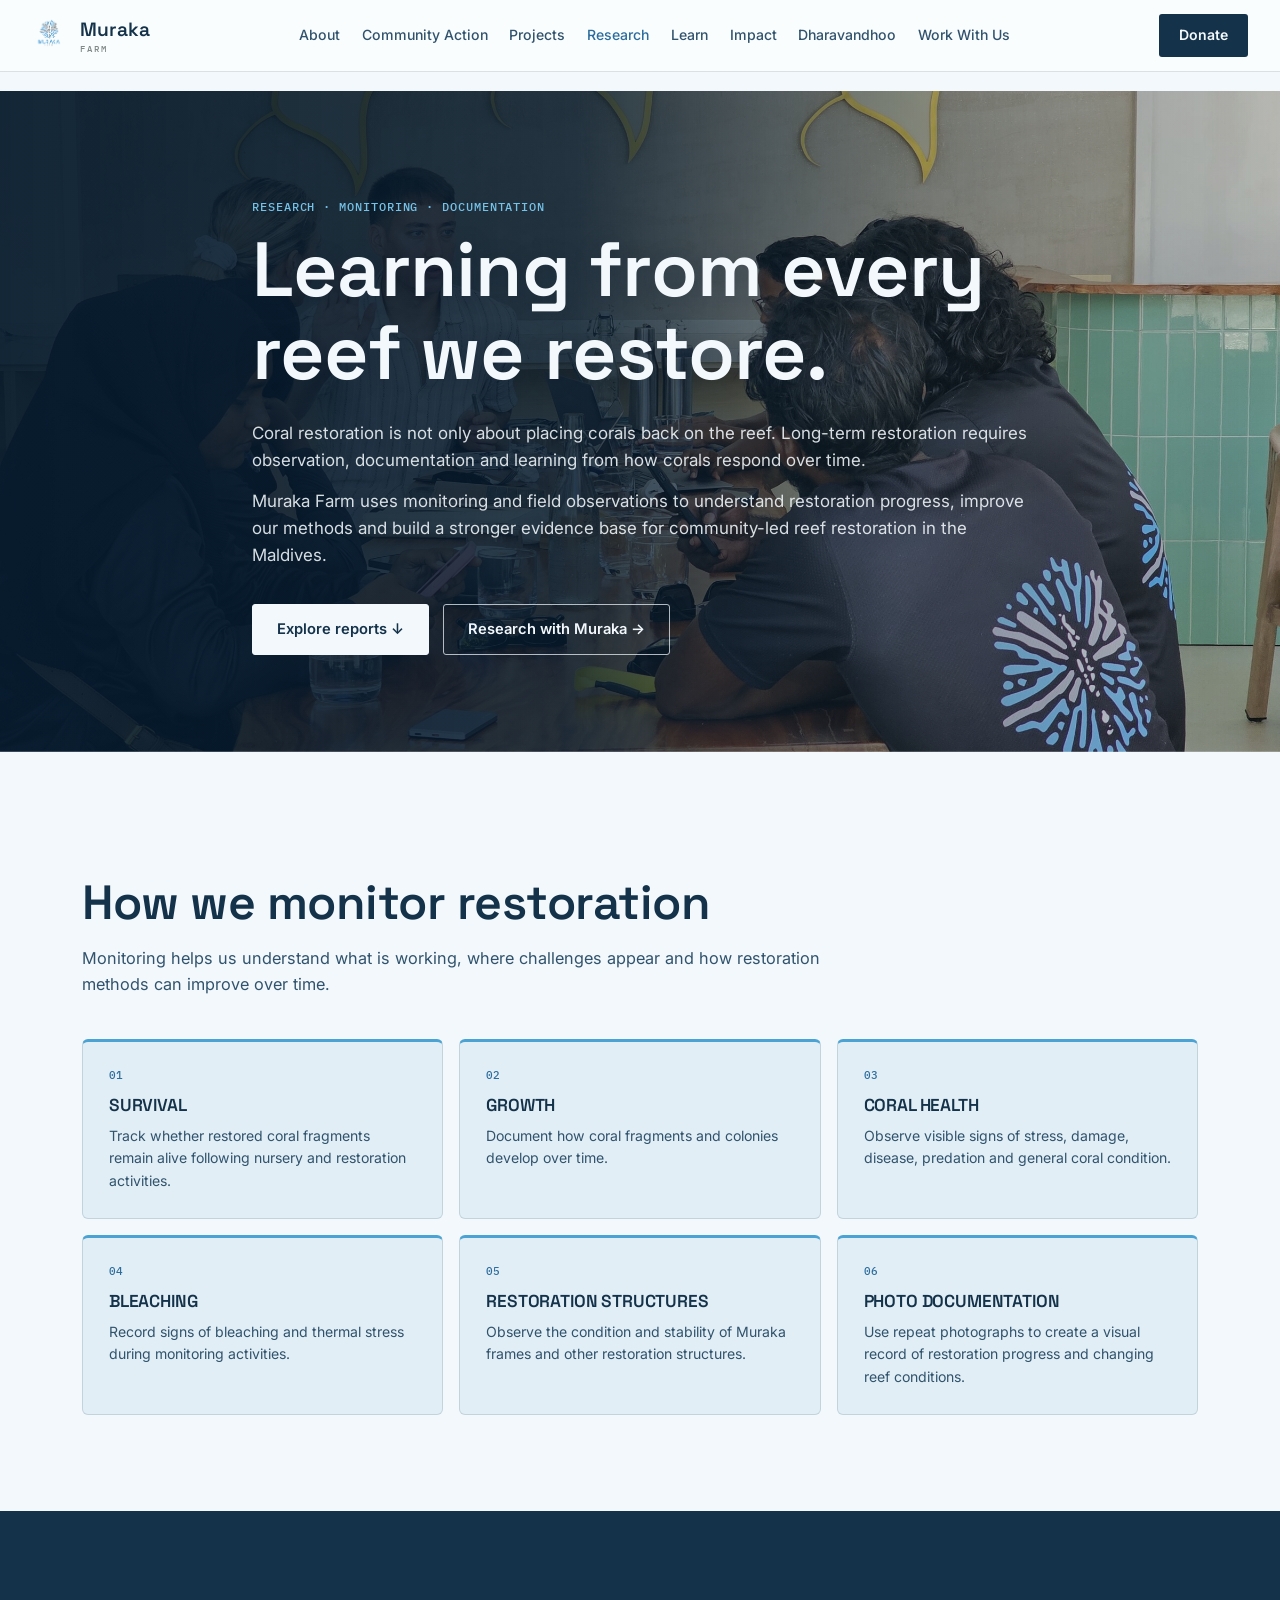
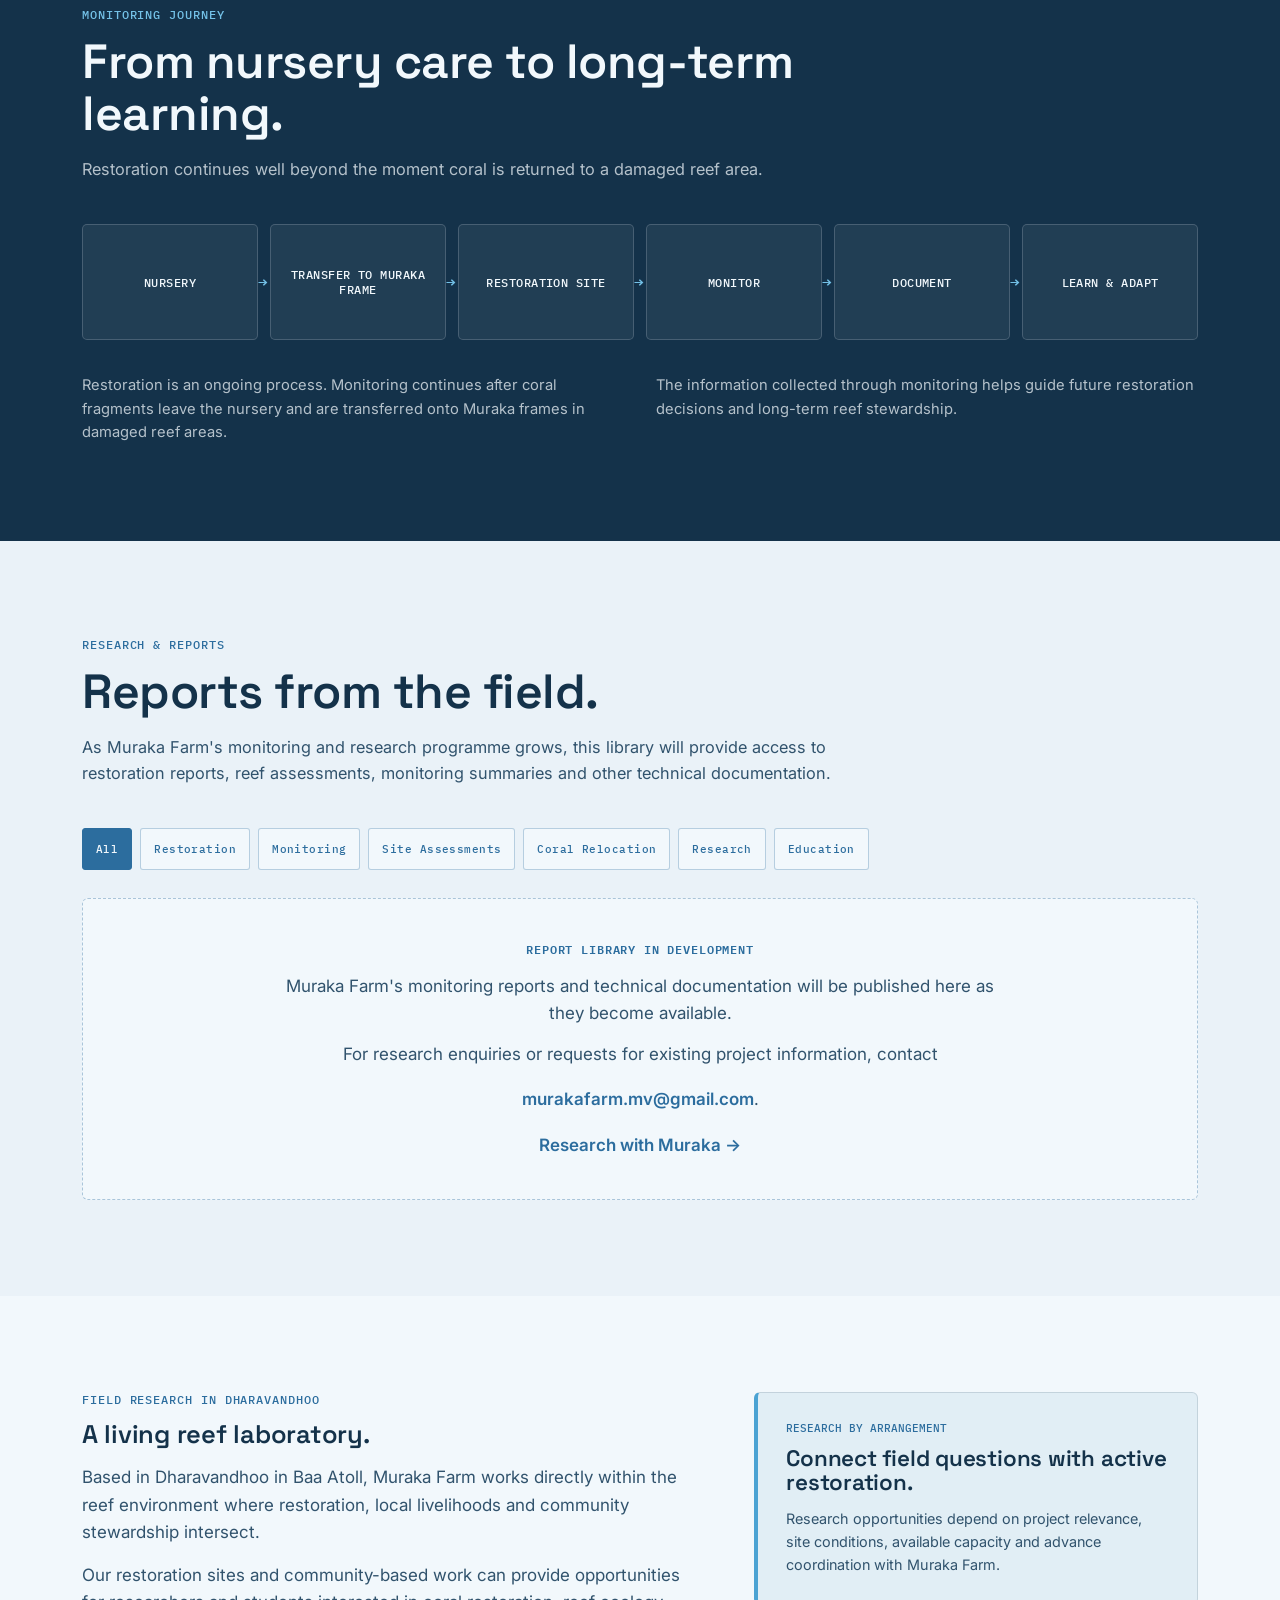
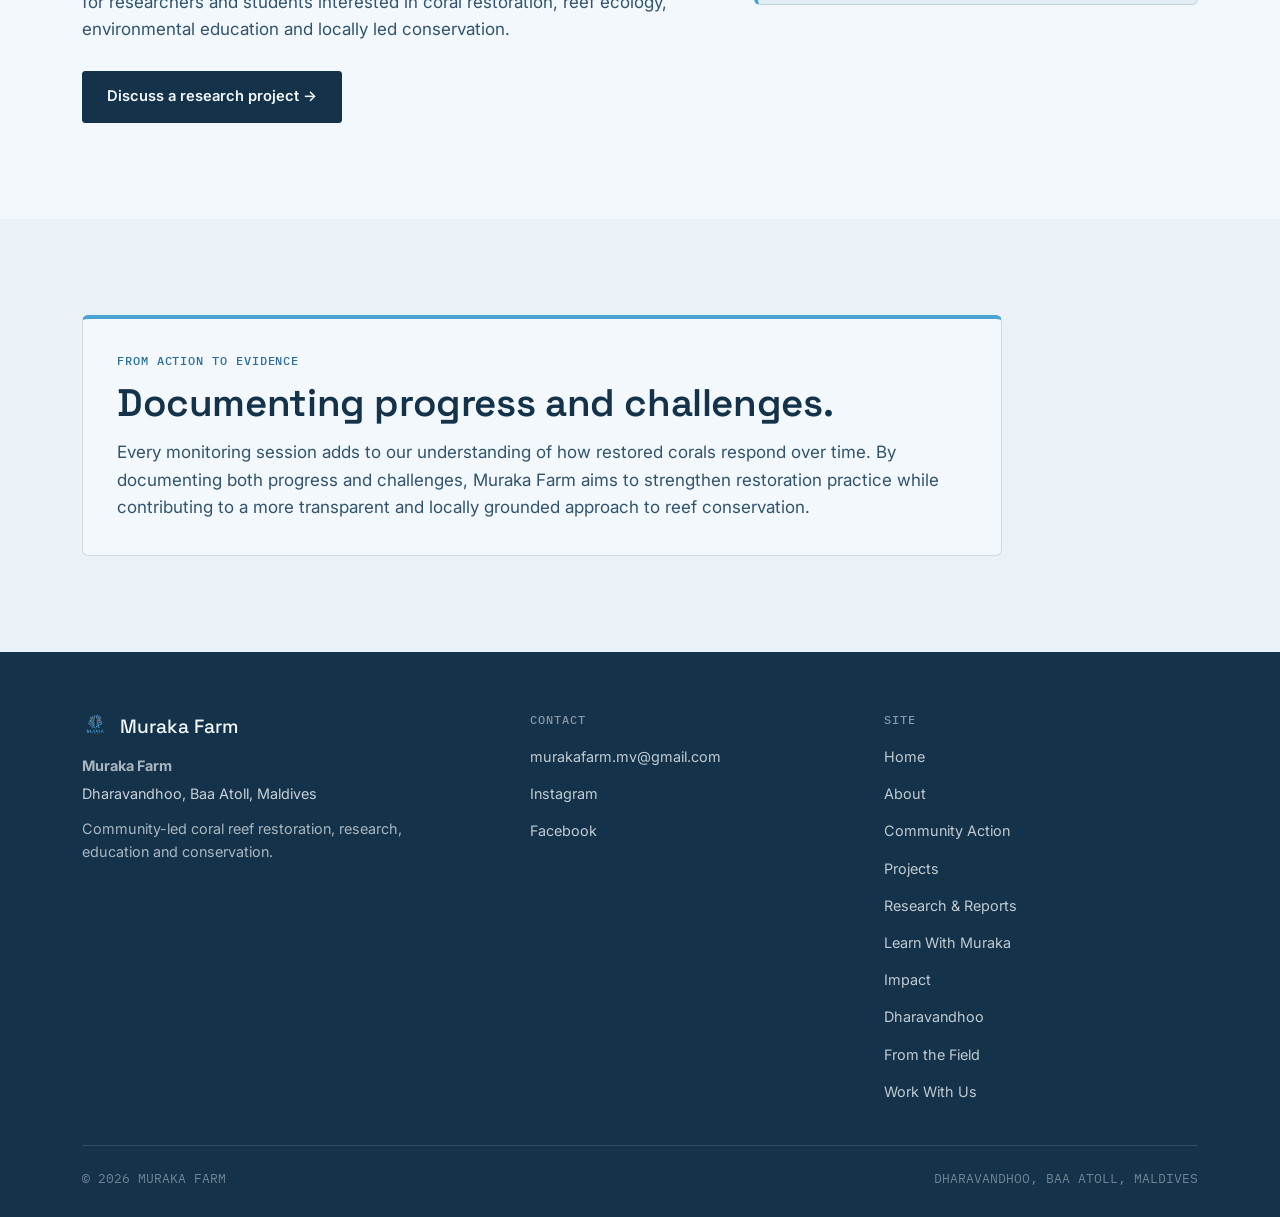
==== research.html @ 79401242 "Add files via upload" ====
<!DOCTYPE html>
<html lang="en">
<head>
<meta charset="UTF-8">
<meta name="viewport" content="width=device-width, initial-scale=1.0">
<title>Research &amp; Reports | Muraka Farm — Coral Reef Restoration Maldives</title>
<meta name="description" content="Explore Muraka Farm's coral restoration monitoring, reef research, field assessments and technical reports from Dharavandhoo and Baa Atoll, Maldives.">
<link rel="canonical" href="https://murakafarm.org/research.html">
<meta property="og:title" content="Research &amp; Reports | Muraka Farm — Coral Reef Restoration Maldives">
<meta property="og:description" content="Explore Muraka Farm's coral restoration monitoring, reef research and technical documentation from Dharavandhoo, Maldives.">
<meta property="og:url" content="https://murakafarm.org/research.html">
<meta property="og:type" content="website">
<meta name="twitter:card" content="summary">
<meta name="twitter:title" content="Research &amp; Reports | Muraka Farm — Coral Reef Restoration Maldives">
<meta name="twitter:description" content="Explore Muraka Farm's coral restoration monitoring, reef research and technical documentation from Dharavandhoo, Maldives.">
<link rel="icon" href="images/muraka-logo.png" sizes="any">
<link rel="apple-touch-icon" href="images/muraka-logo.png">
<link rel="preconnect" href="https://fonts.googleapis.com">
<link rel="preconnect" href="https://fonts.gstatic.com" crossorigin>
<link href="https://fonts.googleapis.com/css2?family=IBM+Plex+Mono:wght@400;500;600&amp;family=Inter:wght@400;500;600;700&amp;family=Space+Grotesk:wght@500;600;700&amp;display=swap" rel="stylesheet">
<style>
  :root{--paper:#F2F8FC;--paper-tint:#EAF2F8;--navy:#14324A;--navy-soft:#31536D;--blue:#4BA3D3;--blue-deep:#2C6D9E;--blue-bright:#74C2E8;--slate:#808888;--line:rgba(20,50,74,0.14);}
  *{box-sizing:border-box;margin:0;padding:0;}
  html{scroll-behavior:smooth;scroll-padding-top:88px;}
  body{overflow-x:hidden;background:var(--paper);color:var(--navy);font:17px/1.6 'Inter',sans-serif;}
  h1,h2,h3,h4{font-family:'Space Grotesk',sans-serif;font-weight:600;line-height:1.08;letter-spacing:-0.01em;}
  a{color:inherit;}
  a:focus-visible,button:focus-visible{outline:3px solid var(--blue-bright);outline-offset:3px;}
  .wrap{width:100%;max-width:1180px;margin:0 auto;padding:0 32px;}
  section{padding:96px 0;}
  .section-tag{display:block;margin-bottom:14px;color:var(--blue-deep);font:500 0.72rem 'IBM Plex Mono',monospace;letter-spacing:0.08em;text-transform:uppercase;}
  .section-head{max-width:780px;margin-bottom:42px;}
  .section-head h2{font-size:clamp(2rem,4vw,3rem);}
  .section-head p{margin-top:16px;color:var(--navy-soft);font-size:1.02rem;}
  .btn{display:inline-block;padding:13px 24px;border:1px solid var(--navy);border-radius:3px;text-decoration:none;font-size:0.92rem;font-weight:600;transition:transform .2s,background .2s,box-shadow .2s;}
  .btn-primary{background:var(--navy);color:var(--paper);}
  .btn-secondary{background:transparent;color:var(--navy);}
  .btn:hover{transform:translateY(-2px);box-shadow:0 9px 20px rgba(10,31,47,.12);}

  header{position:sticky;top:0;z-index:50;border-bottom:1px solid var(--line);background:rgba(251,253,254,.92);backdrop-filter:blur(6px);transition:background-color .22s,box-shadow .22s;}
  header.scrolled{background:rgba(251,253,254,.97);box-shadow:0 8px 24px rgba(10,31,47,.07);}
  .navbar{display:flex;align-items:center;justify-content:space-between;gap:24px;max-width:1440px;margin:auto;padding:14px 32px;}
  .brand{display:flex;align-items:center;gap:12px;text-decoration:none;font:600 1.2rem 'Space Grotesk',sans-serif;}
  .brand img{width:auto;height:36px;}
  .brand small{display:block;margin-top:1px;color:var(--slate);font:500 .55rem 'IBM Plex Mono',monospace;letter-spacing:.22em;}
  nav ul{display:flex;align-items:center;gap:clamp(14px,1.7vw,26px);list-style:none;}
  nav a{display:block;color:var(--navy-soft);font-size:.88rem;font-weight:500;text-decoration:none;white-space:nowrap;}
  nav a:hover,nav a:focus-visible,nav a[aria-current="page"]{color:var(--blue-deep);}
  .nav-toggle{display:none;width:42px;height:42px;align-items:center;justify-content:center;border:1px solid var(--line);border-radius:3px;background:var(--paper);color:var(--navy);cursor:pointer;}
  .nav-toggle svg{width:22px;height:22px;fill:none;stroke:currentColor;stroke-width:2;}
  .nav-cta{padding:10px 20px;border-radius:3px;background:var(--navy);color:var(--paper);font-size:.88rem;font-weight:600;text-decoration:none;}

  .research-hero{position:relative;overflow:hidden;padding:108px 0 96px;background-image:linear-gradient(90deg,rgba(4,25,44,.92) 0%,rgba(4,25,44,.82) 45%,rgba(4,25,44,.38) 72%,rgba(4,25,44,.16) 100%),url('images/research-hero.jpg');background-position:center;background-size:cover;color:var(--paper);border-bottom:1px solid rgba(242,248,252,.2);}
  .research-hero::after{display:none;}
  .research-hero-content{position:relative;z-index:1;max-width:840px;}
  .research-hero .section-tag{color:var(--blue-bright);}
  .research-hero h1{max-width:15ch;font-size:clamp(2.8rem,6vw,5rem);text-shadow:0 2px 22px rgba(4,25,44,.22);}
  .research-hero-copy{max-width:72ch;margin-top:26px;color:rgba(242,248,252,.88);font-size:1.06rem;}
  .research-hero-copy p+p{margin-top:14px;}
  .research-actions{display:flex;flex-wrap:wrap;gap:14px;margin-top:34px;}
  .research-hero .btn-primary{border-color:var(--paper);background:var(--paper);color:var(--navy);}
  .research-hero .btn-secondary{border-color:rgba(242,248,252,.72);color:var(--paper);}

  .monitoring{background:var(--paper);}
  .method-grid{display:grid;grid-template-columns:repeat(3,minmax(0,1fr));gap:16px;}
  .method-card{padding:26px;border:1px solid var(--line);border-top:3px solid var(--blue);border-radius:6px;background:#E1EEF5;}
  .method-number{display:block;margin-bottom:14px;color:var(--blue-deep);font:500 .68rem 'IBM Plex Mono',monospace;}
  .method-card h3{font-size:1.08rem;text-transform:uppercase;}
  .method-card p{margin-top:10px;color:var(--navy-soft);font-size:.88rem;}

  .journey{background:var(--navy);color:var(--paper);}
  .journey .section-tag{color:var(--blue-bright);}
  .journey .section-head p{color:rgba(242,248,252,.72);}
  .journey-flow{display:grid;grid-template-columns:repeat(6,minmax(0,1fr));gap:12px;list-style:none;}
  .journey-step{position:relative;min-height:116px;padding:20px 16px;border:1px solid rgba(242,248,252,.18);border-radius:5px;background:rgba(242,248,252,.06);font:500 .72rem 'IBM Plex Mono',monospace;letter-spacing:.04em;text-align:center;text-transform:uppercase;display:grid;place-items:center;}
  .journey-step:not(:last-child)::after{content:'→';position:absolute;right:-11px;z-index:2;color:var(--blue-bright);font-size:1rem;}
  .journey-copy{display:grid;grid-template-columns:1fr 1fr;gap:32px;margin-top:34px;color:rgba(242,248,252,.72);font-size:.92rem;}

  .reports{background:var(--paper-tint);}
  .report-filters{display:flex;flex-wrap:wrap;gap:8px;margin-bottom:28px;}
  .report-filter{min-height:42px;padding:9px 13px;border:1px solid rgba(44,109,158,.3);border-radius:3px;background:var(--paper);color:var(--blue-deep);font:500 .68rem 'IBM Plex Mono',monospace;letter-spacing:.04em;cursor:pointer;}
  .report-filter[aria-pressed="true"]{border-color:var(--blue-deep);background:var(--blue-deep);color:var(--paper);}
  .report-grid{display:grid;grid-template-columns:repeat(3,minmax(0,1fr));gap:16px;}
  .report-card{padding:24px;border:1px solid var(--line);border-radius:6px;background:var(--paper);}
  .report-card[hidden]{display:none;}
  .report-category{color:var(--blue-deep);font:500 .68rem 'IBM Plex Mono',monospace;text-transform:uppercase;}
  .report-card h3{margin-top:10px;font-size:1.16rem;}
  .report-meta,.report-summary{margin-top:10px;color:var(--navy-soft);font-size:.84rem;}
  .report-actions{display:flex;flex-wrap:wrap;gap:14px;margin-top:18px;}
  .report-actions a{color:var(--blue-deep);font-size:.82rem;font-weight:600;text-decoration:none;}
  .report-empty{padding:40px;border:1px dashed rgba(44,109,158,.36);border-radius:6px;background:var(--paper);text-align:center;}
  .report-empty strong{display:block;color:var(--blue-deep);font:600 .76rem 'IBM Plex Mono',monospace;letter-spacing:.07em;text-transform:uppercase;}
  .report-empty p{max-width:66ch;margin:14px auto 0;color:var(--navy-soft);}
  .report-empty a{display:inline-block;margin-top:18px;color:var(--blue-deep);font-weight:600;text-decoration:none;}

  .field-research{background:var(--paper);}
  .field-grid{display:grid;grid-template-columns:minmax(0,1fr) minmax(300px,.72fr);gap:56px;align-items:start;}
  .field-copy p{margin-top:16px;color:var(--navy-soft);}
  .field-copy .btn{margin-top:28px;}
  .field-context{padding:28px;border:1px solid var(--line);border-left:4px solid var(--blue);border-radius:6px;background:#E1EEF5;}
  .field-context span{display:block;color:var(--blue-deep);font:500 .68rem 'IBM Plex Mono',monospace;text-transform:uppercase;}
  .field-context h3{margin-top:12px;font-size:1.4rem;}
  .field-context p{margin-top:12px;color:var(--navy-soft);font-size:.9rem;}

  .transparency{background:var(--paper-tint);}
  .transparency-block{max-width:920px;padding:34px;border:1px solid var(--line);border-top:4px solid var(--blue);border-radius:6px;background:var(--paper);}
  .transparency-block h2{font-size:clamp(1.7rem,3vw,2.4rem);}
  .transparency-block p{margin-top:16px;color:var(--navy-soft);}

  footer{padding:60px 32px 30px;background:var(--navy);color:rgba(251,253,254,.65);}
  .footer-grid{display:grid;grid-template-columns:1.3fr 1fr 1fr;gap:40px;padding-bottom:40px;border-bottom:1px solid rgba(251,253,254,.12);}
  .footer-brand{display:flex;align-items:center;gap:10px;margin-bottom:14px;color:var(--paper);font:500 1.2rem 'Space Grotesk',sans-serif;}
  .footer-brand img{width:auto;height:28px;}
  .footer-identity{max-width:38ch;font-size:.9rem;}
  .footer-location{display:block;margin:5px 0 12px;color:rgba(251,253,254,.78);}
  footer h4{margin-bottom:16px;color:rgba(251,253,254,.5);font:500 .75rem 'IBM Plex Mono',monospace;letter-spacing:.08em;text-transform:uppercase;}
  footer ul{display:flex;flex-direction:column;gap:10px;list-style:none;}
  footer a{color:rgba(251,253,254,.75);font-size:.9rem;text-decoration:none;}
  footer a:hover{color:var(--blue-bright);}
  .footer-bottom{display:flex;flex-wrap:wrap;justify-content:space-between;gap:12px;padding-top:24px;color:rgba(251,253,254,.4);font:400 .8rem 'IBM Plex Mono',monospace;}

  .reveal{opacity:1;transform:none;}
  .motion-ready .reveal{transition:opacity 800ms cubic-bezier(.22,1,.36,1),transform 800ms cubic-bezier(.22,1,.36,1);transition-delay:var(--reveal-delay,0ms);will-change:opacity,transform;}
  .motion-ready .reveal:not(.is-visible){opacity:0;}
  .motion-ready .reveal-up:not(.is-visible){transform:translate3d(0,24px,0);}
  .motion-ready .reveal-left:not(.is-visible){transform:translate3d(-24px,0,0);}
  .motion-ready .reveal-right:not(.is-visible){transform:translate3d(24px,0,0);}
  .motion-ready .reveal-scale:not(.is-visible){transform:scale(.965);}
  .reveal.is-visible{will-change:auto;}

  @media(max-width:1080px){
    .navbar{position:relative;}.nav-toggle{display:inline-flex;margin-left:auto;margin-right:12px;}
    nav{display:none;position:absolute;top:calc(100% + 1px);right:20px;left:20px;max-height:calc(100vh - 92px);overflow-y:auto;border:1px solid var(--line);border-radius:0 0 6px 6px;background:var(--paper);box-shadow:0 14px 30px rgba(20,50,74,.12);}
    nav.is-open{display:block;}nav ul{flex-direction:column;align-items:stretch;gap:0;}nav li+li{border-top:1px solid var(--line);}nav a{padding:13px 18px;}
    .method-grid,.report-grid{grid-template-columns:repeat(2,minmax(0,1fr));}
    .journey-flow{grid-template-columns:repeat(3,minmax(0,1fr));}.journey-step:nth-child(3)::after{display:none;}
    .field-grid{grid-template-columns:1fr;}.footer-grid{grid-template-columns:1fr;gap:28px;}
  }
  @media(max-width:600px){
    .wrap,.navbar{padding-right:20px;padding-left:20px;}section{padding:72px 0;}.research-hero{padding:82px 0 72px;background-image:linear-gradient(rgba(4,25,44,.78),rgba(4,25,44,.9)),url('images/research-hero.jpg');background-position:center;}.nav-cta{display:none;}
    .method-grid,.report-grid,.journey-flow,.journey-copy{grid-template-columns:1fr;}
    .journey-step{min-height:88px;}.journey-step:not(:last-child)::after,.journey-step:nth-child(3)::after{display:block;top:auto;right:auto;bottom:-18px;left:50%;transform:translateX(-50%);content:'↓';}
    .report-filter{flex:1 1 calc(50% - 8px);}.research-actions{align-items:stretch;flex-direction:column;}.research-actions .btn{text-align:center;}
    .motion-ready .reveal-up:not(.is-visible),.motion-ready .reveal-left:not(.is-visible),.motion-ready .reveal-right:not(.is-visible){transform:translate3d(0,14px,0);}
  }
  @media(prefers-reduced-motion:reduce){*{scroll-behavior:auto!important;transition:none!important;animation:none!important;}.motion-ready .reveal,.motion-ready .reveal:not(.is-visible){opacity:1!important;transform:none!important;}}
</style>
<link rel="stylesheet" href="css/mobile-responsive.css">
</head>
<body>
<header>
  <div class="navbar">
    <a class="brand" href="index.html#home"><img src="images/muraka-logo.png" alt="Muraka Farm"><span>Muraka<small>FARM</small></span></a>
    <button class="nav-toggle" type="button" aria-expanded="false" aria-controls="primaryNav" aria-label="Open navigation menu"><svg viewBox="0 0 24 24" aria-hidden="true"><path d="M4 7h16M4 12h16M4 17h16"/></svg></button>
    <nav id="primaryNav" aria-label="Primary navigation">
      <ul>
        <li><a href="about.html">About</a></li><li><a href="community-action.html">Community Action</a></li><li><a href="projects.html">Projects</a></li><li><a href="research.html" aria-current="page">Research</a></li><li><a href="learn.html">Learn</a></li><li><a href="impact.html">Impact</a></li><li><a href="dharavandhoo.html">Dharavandhoo</a></li><li><a href="work-with-us.html">Work With Us</a></li><li class="mobile-menu-donate"><a href="index.html#donate">Donate</a></li>
      </ul>
    </nav>
    <a class="nav-cta" href="index.html#donate">Donate</a>
  </div>
</header>

<main>
  <section class="research-hero" id="home">
    <div class="wrap research-hero-content">
      <span class="section-tag">Research · Monitoring · Documentation</span>
      <h1>Learning from every reef we restore.</h1>
      <div class="research-hero-copy"><p>Coral restoration is not only about placing corals back on the reef. Long-term restoration requires observation, documentation and learning from how corals respond over time.</p><p>Muraka Farm uses monitoring and field observations to understand restoration progress, improve our methods and build a stronger evidence base for community-led reef restoration in the Maldives.</p></div>
      <div class="research-actions"><a class="btn btn-primary" href="#reports">Explore reports ↓</a><a class="btn btn-secondary" href="work-with-us.html#research-collaboration">Research with Muraka →</a></div>
    </div>
  </section>

  <section class="monitoring" id="monitoring">
    <div class="wrap">
      <div class="section-head"><span class="section-tag">Monitoring practice</span><h2>How we monitor restoration</h2><p>Monitoring helps us understand what is working, where challenges appear and how restoration methods can improve over time.</p></div>
      <div class="method-grid">
        <article class="method-card"><span class="method-number">01</span><h3>Survival</h3><p>Track whether restored coral fragments remain alive following nursery and restoration activities.</p></article>
        <article class="method-card"><span class="method-number">02</span><h3>Growth</h3><p>Document how coral fragments and colonies develop over time.</p></article>
        <article class="method-card"><span class="method-number">03</span><h3>Coral health</h3><p>Observe visible signs of stress, damage, disease, predation and general coral condition.</p></article>
        <article class="method-card"><span class="method-number">04</span><h3>Bleaching</h3><p>Record signs of bleaching and thermal stress during monitoring activities.</p></article>
        <article class="method-card"><span class="method-number">05</span><h3>Restoration structures</h3><p>Observe the condition and stability of Muraka frames and other restoration structures.</p></article>
        <article class="method-card"><span class="method-number">06</span><h3>Photo documentation</h3><p>Use repeat photographs to create a visual record of restoration progress and changing reef conditions.</p></article>
      </div>
    </div>
  </section>

  <section class="journey" id="journey">
    <div class="wrap">
      <div class="section-head"><span class="section-tag">Monitoring journey</span><h2>From nursery care to long-term learning.</h2><p>Restoration continues well beyond the moment coral is returned to a damaged reef area.</p></div>
      <ol class="journey-flow"><li class="journey-step">Nursery</li><li class="journey-step">Transfer to Muraka frame</li><li class="journey-step">Restoration site</li><li class="journey-step">Monitor</li><li class="journey-step">Document</li><li class="journey-step">Learn &amp; adapt</li></ol>
      <div class="journey-copy"><p>Restoration is an ongoing process. Monitoring continues after coral fragments leave the nursery and are transferred onto Muraka frames in damaged reef areas.</p><p>The information collected through monitoring helps guide future restoration decisions and long-term reef stewardship.</p></div>
    </div>
  </section>

  <section class="reports" id="reports">
    <div class="wrap">
      <div class="section-head"><span class="section-tag">Research &amp; Reports</span><h2>Reports from the field.</h2><p>As Muraka Farm's monitoring and research programme grows, this library will provide access to restoration reports, reef assessments, monitoring summaries and other technical documentation.</p></div>
      <div class="report-filters" role="group" aria-label="Filter reports by category">
        <button class="report-filter" type="button" data-filter="all" aria-pressed="true">All</button><button class="report-filter" type="button" data-filter="restoration" aria-pressed="false">Restoration</button><button class="report-filter" type="button" data-filter="monitoring" aria-pressed="false">Monitoring</button><button class="report-filter" type="button" data-filter="site-assessments" aria-pressed="false">Site Assessments</button><button class="report-filter" type="button" data-filter="coral-relocation" aria-pressed="false">Coral Relocation</button><button class="report-filter" type="button" data-filter="research" aria-pressed="false">Research</button><button class="report-filter" type="button" data-filter="education" aria-pressed="false">Education</button>
      </div>
      <div class="report-grid" id="report-grid" aria-live="polite"></div>
      <!-- Future report-card template:
      <article class="report-card" data-report-card data-report-category="monitoring" data-report-year="YYYY">
        <span class="report-category">Category</span><h3>Verified report title</h3><p class="report-meta">Location · Year</p><p class="report-summary">Verified summary.</p><div class="report-actions"><a href="verified-report-page">View report →</a><a href="reports/verified-file.pdf" download>Download PDF</a></div>
      </article>
      -->
      <div class="report-empty" id="report-empty"><strong>Report library in development</strong><p>Muraka Farm's monitoring reports and technical documentation will be published here as they become available.</p><p>For research enquiries or requests for existing project information, contact <a href="mailto:murakafarm.mv@gmail.com">murakafarm.mv@gmail.com</a>.</p><a href="work-with-us.html#research-collaboration">Research with Muraka →</a></div>
    </div>
  </section>

  <section class="field-research" id="field-research">
    <div class="wrap field-grid">
      <div class="field-copy"><span class="section-tag">Field research in Dharavandhoo</span><h2>A living reef laboratory.</h2><p>Based in Dharavandhoo in Baa Atoll, Muraka Farm works directly within the reef environment where restoration, local livelihoods and community stewardship intersect.</p><p>Our restoration sites and community-based work can provide opportunities for researchers and students interested in coral restoration, reef ecology, environmental education and locally led conservation.</p><a class="btn btn-primary" href="work-with-us.html#research-collaboration">Discuss a research project →</a></div>
      <aside class="field-context"><span>Research by arrangement</span><h3>Connect field questions with active restoration.</h3><p>Research opportunities depend on project relevance, site conditions, available capacity and advance coordination with Muraka Farm.</p></aside>
    </div>
  </section>

  <section class="transparency" id="transparency">
    <div class="wrap"><div class="transparency-block"><span class="section-tag">From action to evidence</span><h2>Documenting progress and challenges.</h2><p>Every monitoring session adds to our understanding of how restored corals respond over time. By documenting both progress and challenges, Muraka Farm aims to strengthen restoration practice while contributing to a more transparent and locally grounded approach to reef conservation.</p></div></div>
  </section>
</main>

<footer id="contact">
  <div class="wrap">
    <div class="footer-grid">
      <div><div class="footer-brand"><img src="images/muraka-logo.png" alt="Muraka Farm">Muraka Farm</div><p class="footer-identity"><strong>Muraka Farm</strong><span class="footer-location">Dharavandhoo, Baa Atoll, Maldives</span>Community-led coral reef restoration, research, education and conservation.</p></div>
      <div><h4>Contact</h4><ul><li><a href="mailto:murakafarm.mv@gmail.com">murakafarm.mv@gmail.com</a></li><li><a href="https://www.instagram.com/murakafarm.drv" target="_blank" rel="noopener noreferrer">Instagram</a></li><li><a href="https://web.facebook.com/murakafarm.mv/" target="_blank" rel="noopener noreferrer">Facebook</a></li></ul></div>
      <div><h4>Site</h4><ul><li><a href="index.html#home">Home</a></li><li><a href="about.html">About</a></li><li><a href="community-action.html">Community Action</a></li><li><a href="projects.html">Projects</a></li><li><a href="research.html" aria-current="page">Research &amp; Reports</a></li><li><a href="learn.html">Learn With Muraka</a></li><li><a href="impact.html">Impact</a></li><li><a href="dharavandhoo.html">Dharavandhoo</a></li><li><a href="field-updates.html">From the Field</a></li><li><a href="work-with-us.html">Work With Us</a></li></ul></div>
    </div>
    <div class="footer-bottom"><span>© 2026 MURAKA FARM</span><span>DHARAVANDHOO, BAA ATOLL, MALDIVES</span></div>
  </div>
</footer>

<script>
(function(){
  const toggle=document.querySelector('.nav-toggle');const nav=document.getElementById('primaryNav');
  function closeMenu(){nav.classList.remove('is-open');toggle.setAttribute('aria-expanded','false');toggle.setAttribute('aria-label','Open navigation menu');}
  toggle.addEventListener('click',function(){const open=nav.classList.toggle('is-open');toggle.setAttribute('aria-expanded',String(open));toggle.setAttribute('aria-label',open?'Close navigation menu':'Open navigation menu');});
  nav.addEventListener('click',function(event){if(event.target.closest('a'))closeMenu();});
  document.addEventListener('keydown',function(event){if(event.key==='Escape')closeMenu();});
  document.addEventListener('click',function(event){if(!nav.contains(event.target)&&!toggle.contains(event.target))closeMenu();});
  window.addEventListener('resize',function(){if(window.innerWidth>1080)closeMenu();},{passive:true});
})();

(function(){
  const buttons=document.querySelectorAll('[data-filter]');const cards=document.querySelectorAll('[data-report-card]');const empty=document.getElementById('report-empty');
  buttons.forEach(function(button){button.addEventListener('click',function(){const filter=button.dataset.filter;buttons.forEach(function(item){item.setAttribute('aria-pressed',String(item===button));});let visible=0;cards.forEach(function(card){const show=filter==='all'||card.dataset.reportCategory===filter;card.hidden=!show;if(show)visible+=1;});empty.hidden=visible>0;});});
})();

(function(){
  const root=document.documentElement;const reduced=window.matchMedia('(prefers-reduced-motion: reduce)').matches;
  function group(selector,type,step){document.querySelectorAll(selector).forEach(function(element,index){element.classList.add('reveal',type);element.style.setProperty('--reveal-delay',(index*(step||0))+'ms');});}
  group('.research-hero-content > *','reveal-up',90);group('.section-head > *','reveal-up',80);group('.method-card','reveal-up',70);group('.journey-step','reveal-up',70);group('.journey-copy > *','reveal-up',80);group('.report-filters','reveal-up',0);group('.report-empty','reveal-scale',0);group('.field-copy','reveal-left',0);group('.field-context','reveal-right',0);group('.transparency-block','reveal-up',0);
  const reveals=document.querySelectorAll('.reveal');root.classList.add('motion-ready');
  if(reduced||!('IntersectionObserver'in window)){reveals.forEach(function(element){element.classList.add('is-visible');});return;}
  const observer=new IntersectionObserver(function(entries){entries.forEach(function(entry){if(!entry.isIntersecting)return;entry.target.classList.add('is-visible');observer.unobserve(entry.target);});},{threshold:.14,rootMargin:'0px 0px -8% 0px'});reveals.forEach(function(element){observer.observe(element);});
})();

(function(){const header=document.querySelector('header');let scheduled=false;function update(){header.classList.toggle('scrolled',window.scrollY>40);scheduled=false;}window.addEventListener('scroll',function(){if(scheduled)return;scheduled=true;requestAnimationFrame(update);},{passive:true});update();})();
</script>
</body>
</html>
---- css/mobile-responsive.css ----
/* Muraka Farm mobile responsive system — desktop is intentionally untouched. */
.mobile-menu-donate{display:none}
header{position:fixed!important;top:0;right:0;left:0;width:100%;z-index:90}
body{padding-top:65px}
html,body{max-width:100%;overflow-x:hidden}
img,svg{max-width:100%}
@media (max-width:1080px){.navbar{position:relative;min-height:68px}.navbar nav,header nav{top:100%;z-index:60}.navbar nav a,header nav a{display:flex;align-items:center;min-height:48px;white-space:normal}.mobile-menu-donate{display:list-item}.mobile-menu-donate a{background:var(--navy);color:var(--paper)!important}.navbar>.nav-cta{display:none}.grid{gap:14px}}
@media (max-width:768px){body{font-size:16px;line-height:1.6}.wrap{padding-inline:24px}section{padding:76px 0}.hero{padding-top:72px;padding-bottom:64px}.hero h1,h1.display{font-size:clamp(2.3rem,8vw,3.6rem);line-height:1.02}.hero p,.hero-sub{font-size:1rem}.grid{grid-template-columns:1fr}.card{padding:22px}.footer-grid{grid-template-columns:1fr;gap:30px}.footer-bottom{flex-direction:column}.motion-ready .reveal:not(.is-visible),.motion-ready .reveal-left:not(.is-visible),.motion-ready .reveal-right:not(.is-visible){transform:translate3d(0,12px,0)}}
@media (max-width:560px){
html{scroll-padding-top:66px}body{font-size:15.75px;line-height:1.62}img{max-width:100%}.wrap,.navbar{padding-inline:20px}.navbar{min-height:64px;padding-block:10px;gap:12px}.brand{font-size:1.05rem}.brand img{height:34px!important}.nav-toggle{width:44px;height:44px;margin-left:auto;margin-right:0}.navbar nav,header nav{left:12px;right:12px;max-height:calc(100dvh - 76px)}.navbar nav a,header nav a{min-height:48px;padding:12px 18px}
main,section,.wrap,.grid,.card,article,aside,figure,.hero-inner,.hero-stats,.hero-actions,.section-head{min-width:0;max-width:100%}h1,h2,h3,p,a,dt,dd{overflow-wrap:break-word}h1,h2,h3,.section-head h2{white-space:normal}
section{padding:60px 0}.hero{padding:56px 20px 52px}.hero .wrap{padding-inline:0}.hero h1,h1.display{max-width:none;font-size:clamp(2.15rem,10vw,2.8rem);line-height:1}.hero p,.hero-sub{margin-top:18px;max-width:100%;font-size:1rem;line-height:1.6}.hero-mark{top:18px;right:-34px;width:200px!important;height:200px!important;opacity:.16!important;transform:none!important}.eyebrow{margin-bottom:18px;font-size:.68rem;line-height:1.5}.hero-actions,.actions{display:flex;flex-direction:column;gap:10px;margin-top:26px}.hero-actions .btn,.actions .btn{display:flex;align-items:center;justify-content:center;width:100%;min-height:46px;padding:11px 18px;text-align:center}
.hero-stats{display:grid;grid-template-columns:repeat(2,minmax(0,1fr));gap:0;width:100%;margin-top:34px}.hero-stats>div{min-width:0;padding:16px 12px 14px 0}.hero-stats>div:nth-child(2){padding-left:16px;border-left:1px solid var(--line)}.hero-stats>div:nth-child(3){grid-column:1/-1;width:100%;border-top:1px solid var(--line)}.stat-num{font-size:1.75rem}.stat-label{font-size:.76rem;line-height:1.4}
.section-head,.head{margin-bottom:30px}.section-head h2,.head h2{font-size:clamp(1.8rem,8vw,2.15rem);line-height:1.08}.section-tag,.tag{font-size:.68rem}.about-intro{font-size:1rem;margin-bottom:28px}.about-card,.card,.partner-card,.partner-detail,.involve-card{min-width:0;padding:20px}.heat-panel,.quote-block,.recognition-story,.ranum-learning,.research-gateway{padding:22px 20px}.evidence-callout{grid-template-columns:1fr}.evidence-callout .foot{grid-column:1}.process-item{grid-template-columns:1fr;padding:24px 0;gap:8px}.process-item h3{font-size:1.25rem}
.achievement-grid{grid-template-columns:repeat(2,minmax(0,1fr));gap:12px}.achievement-card{min-width:0;padding:22px 16px}.achievement-card-image{width:calc(100% + 32px);margin:-22px -16px 18px;height:150px}.recognition-grid,.why-grid,.place-grid,.dhirun-grid,.ranum-intro,.hiriya-grid,.coral-quest-grid{grid-template-columns:1fr;gap:28px}.recognition-action,.ranum-copy .btn{width:100%;min-height:46px;text-align:center}.dhirun-visual{min-height:0}.dhirun-photo{min-height:260px}.dhirun-collaborators{grid-template-columns:1fr}.dhirun-pillars{grid-template-columns:1fr}.community-events{padding:48px 0}.community-events .section-head{margin-bottom:22px;padding:18px}.event-grid{grid-template-columns:1fr;gap:12px;align-items:start}.event-card,.event-card:first-child,.event-card:nth-child(2){grid-column:auto}.event-photo-placeholder{min-height:40px;padding:8px 14px}.event-photo-gallery,.event-card:first-child .event-photo-gallery,.event-card:nth-child(2) .event-photo-gallery,.event-card:nth-child(3) .event-photo-gallery{grid-template-columns:1fr;height:auto;padding:8px}.event-photo-gallery img{height:auto;max-height:none;object-fit:contain}.event-photo-gallery img+img{border-top:1px solid rgba(251,253,254,0.2);border-left:0}.event-copy{padding:18px}
.bml-project-card{padding:20px}.bml-project-gallery{grid-template-columns:1fr;height:auto}.bml-project-photo{aspect-ratio:4/5}.field-learning-examples,.things-grid,.partner-grid,.partner-detail-grid,.involve-grid{grid-template-columns:1fr}.discover-panel{margin-top:56px;padding:28px 20px;border-radius:7px}.discover-panel-head{margin-bottom:24px}.discover-panel::after{top:-190px;right:-210px}.thing-card img{height:240px}.ranum-collage-support,.hiriya-gallery-support{grid-template-columns:repeat(2,minmax(0,1fr))}.ranum-details,.hiriya-details,.coral-quest-details{grid-template-columns:1fr;padding:19px}.ranum-details dt,.hiriya-details dt,.coral-quest-details dt{padding-bottom:3px;border-bottom:0}.ranum-details dd,.hiriya-details dd,.coral-quest-details dd{padding-top:0;overflow-wrap:anywhere}
.coral-quest-collage,.coral-quest-callout>.coral-quest-collage{grid-template-columns:1fr;grid-template-rows:none;height:auto}.coral-quest-photo-main,.coral-quest-classroom-photo,.coral-quest-local-photo{grid-column:auto;grid-row:auto;width:100%;margin-top:18px}.coral-quest-callout{grid-template-columns:1fr;padding:20px 18px}.latest-instagram,.research-gateway{align-items:flex-start;flex-direction:column;gap:18px}.latest-instagram a,.research-gateway>a{min-height:44px}.cta-band .btn{width:100%;min-height:46px;text-align:center}.empty{padding:26px 18px;text-align:left}.empty p{margin-inline:0}
footer{padding:48px 0 24px}.footer-grid{gap:28px;padding-bottom:30px}footer a{display:inline-flex;align-items:center;min-height:44px}.footer-bottom{font-size:.7rem;line-height:1.55}.volunteer-modal,.adoption-modal,.donation-modal,.partnership-modal,.research-modal{padding:12px}.volunteer-dialog,.adoption-dialog,.donation-dialog,.partnership-dialog,.research-dialog{width:100%;max-height:calc(100dvh - 24px);padding:28px 20px 22px;overflow-y:auto;overscroll-behavior:contain}.volunteer-close,.adoption-close,.donation-close,.partnership-close,.research-close{top:12px;right:12px;width:44px;height:44px}
.partnership-options,.research-grid,#education-modal .research-grid,#education-modal .education-choices .partnership-options{grid-template-columns:1fr}.donation-amounts{grid-template-columns:repeat(2,minmax(0,1fr))}.donation-amount{min-height:48px}.partnership-contact,.adoption-step-action,.donation-pay{width:100%;min-height:46px;justify-content:center;text-align:center}.timeline{padding-left:20px}.timeline article{padding:19px}.timeline article:before{left:-28px}
}
@media (max-width:390px){.wrap,.navbar{padding-inline:18px}section{padding:56px 0}.hero{padding:52px 18px 48px}.achievement-grid{grid-template-columns:1fr}.ranum-collage-support,.hiriya-gallery-support{grid-template-columns:1fr}.card,.about-card,.partner-card,.partner-detail,.involve-card{padding:18px}}

@media (max-width:560px){.community-events{padding:60px 0}.community-events .section-head{margin-bottom:30px;padding:0}}
@media (max-width:560px){.hero-mark{opacity:.16!important}}
@media (max-width:560px){#community-action .event-card{gap:0;padding:0}#community-action .event-card-image,#field-learning .field-learning-example-image{width:100%;height:210px}#community-action .event-copy,#field-learning .field-learning-example-copy{padding:18px}}
@media (max-width:768px){.home-project-grid{grid-template-columns:1fr}}
@media (max-width:560px){.home-projects-panel{padding:24px}.home-project-card-image{height:210px}.home-project-card-copy{padding:18px}}

/* Navigation sizing shared by the homepage and inner pages. */
body{padding-top:91px}
@media (max-width:1080px){
  html{scroll-padding-top:88px}
  body{padding-top:79px}
  .navbar{min-height:78px;padding-block:12px;gap:16px}
  .brand{gap:12px;font-size:1.22rem}
  .brand img{height:46px!important}
  .brand small{font-size:.57rem}
  .nav-toggle{width:48px;height:48px}
  .nav-toggle svg{width:25px;height:25px}
  .navbar nav a,header nav a{min-height:52px;font-size:1rem}
}
@media (max-width:560px){
  html{scroll-padding-top:82px}
  body{padding-top:75px}
  .navbar{min-height:74px;padding-block:10px}
  .brand{font-size:1.16rem}
  .brand img{height:42px!important}
}
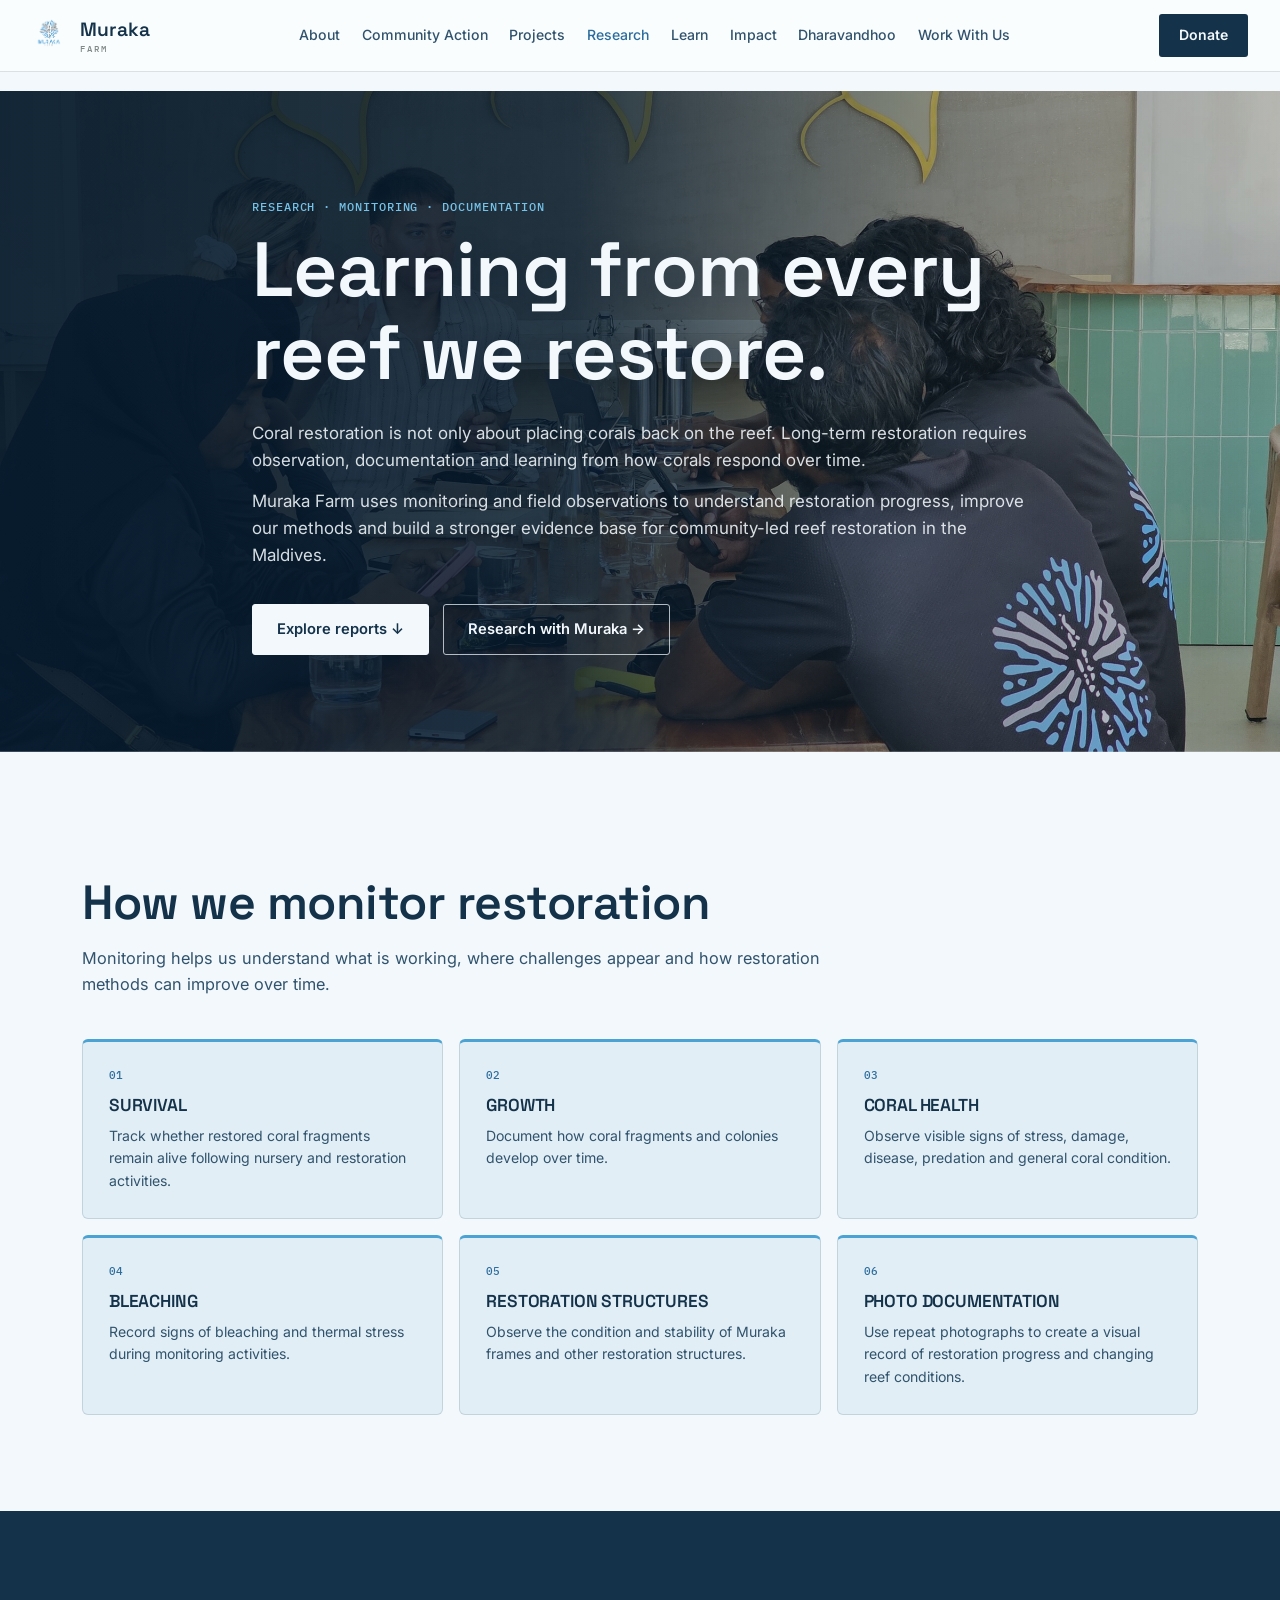
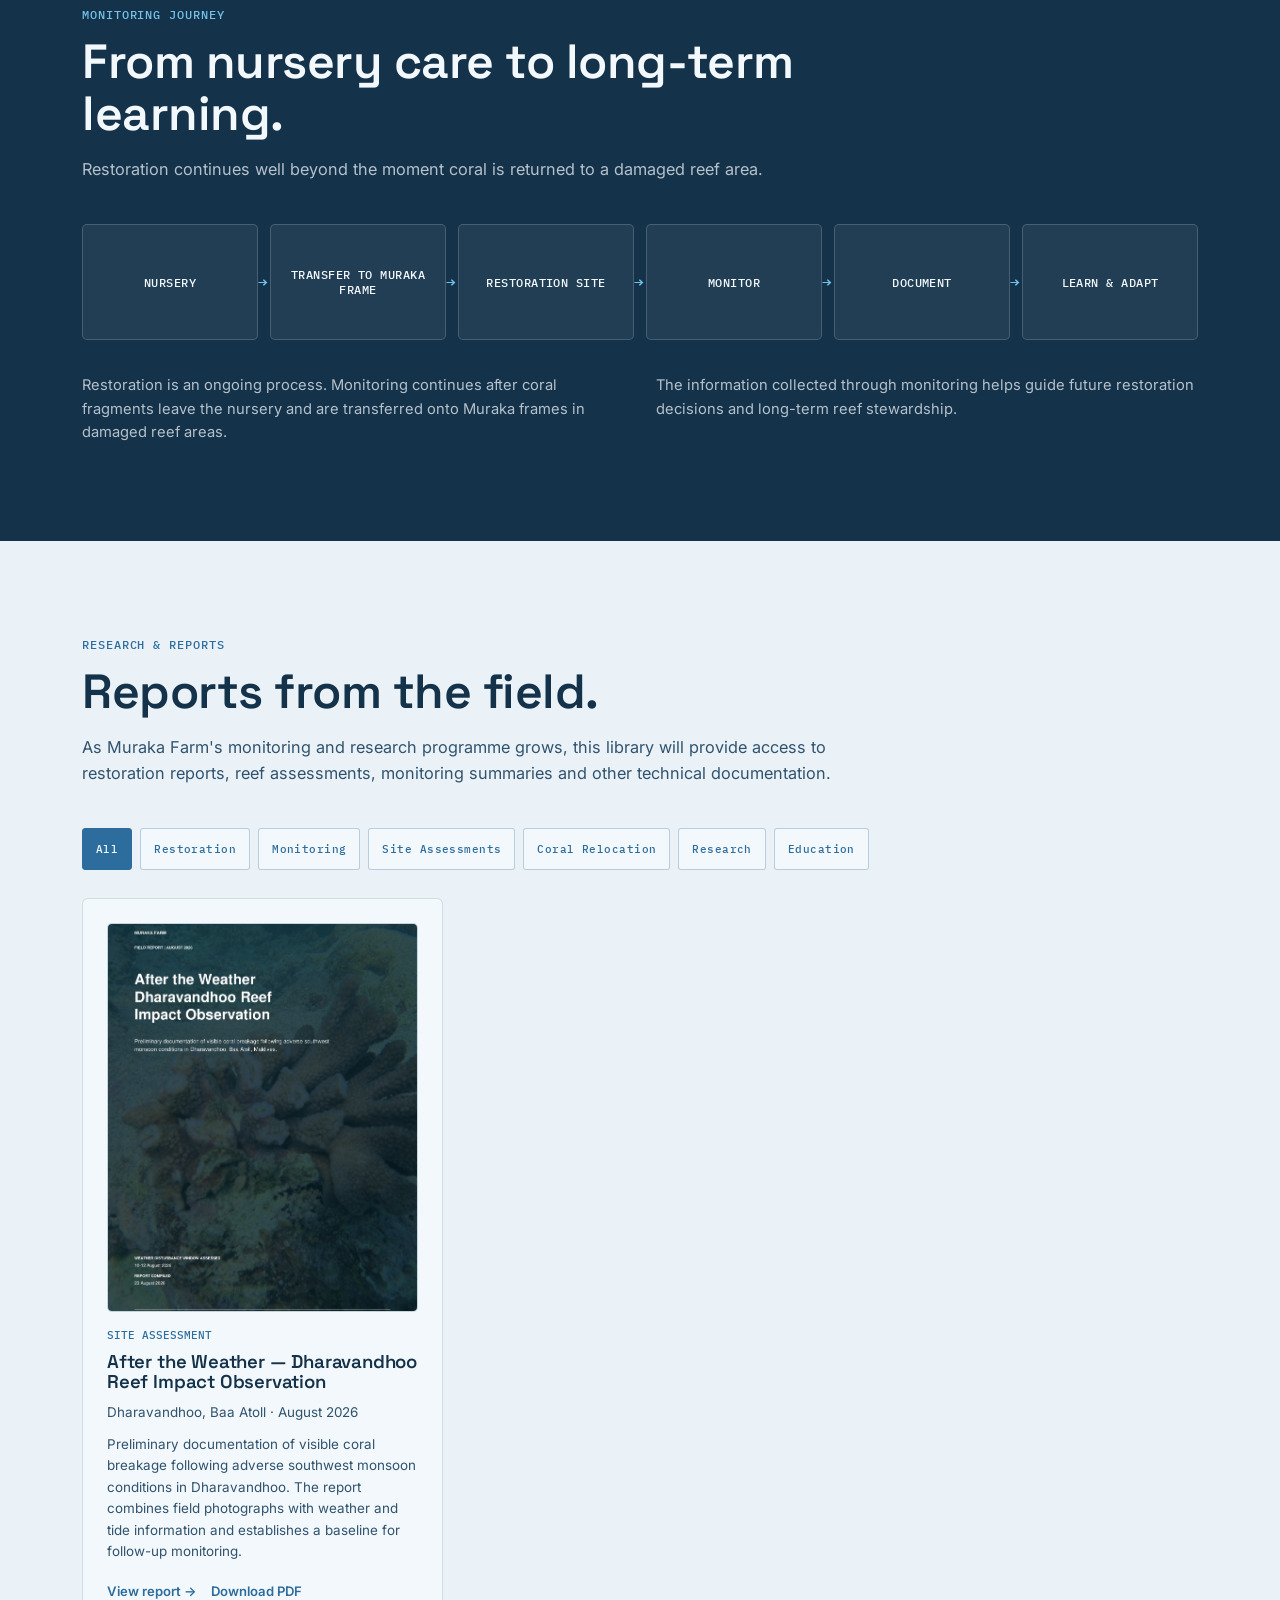
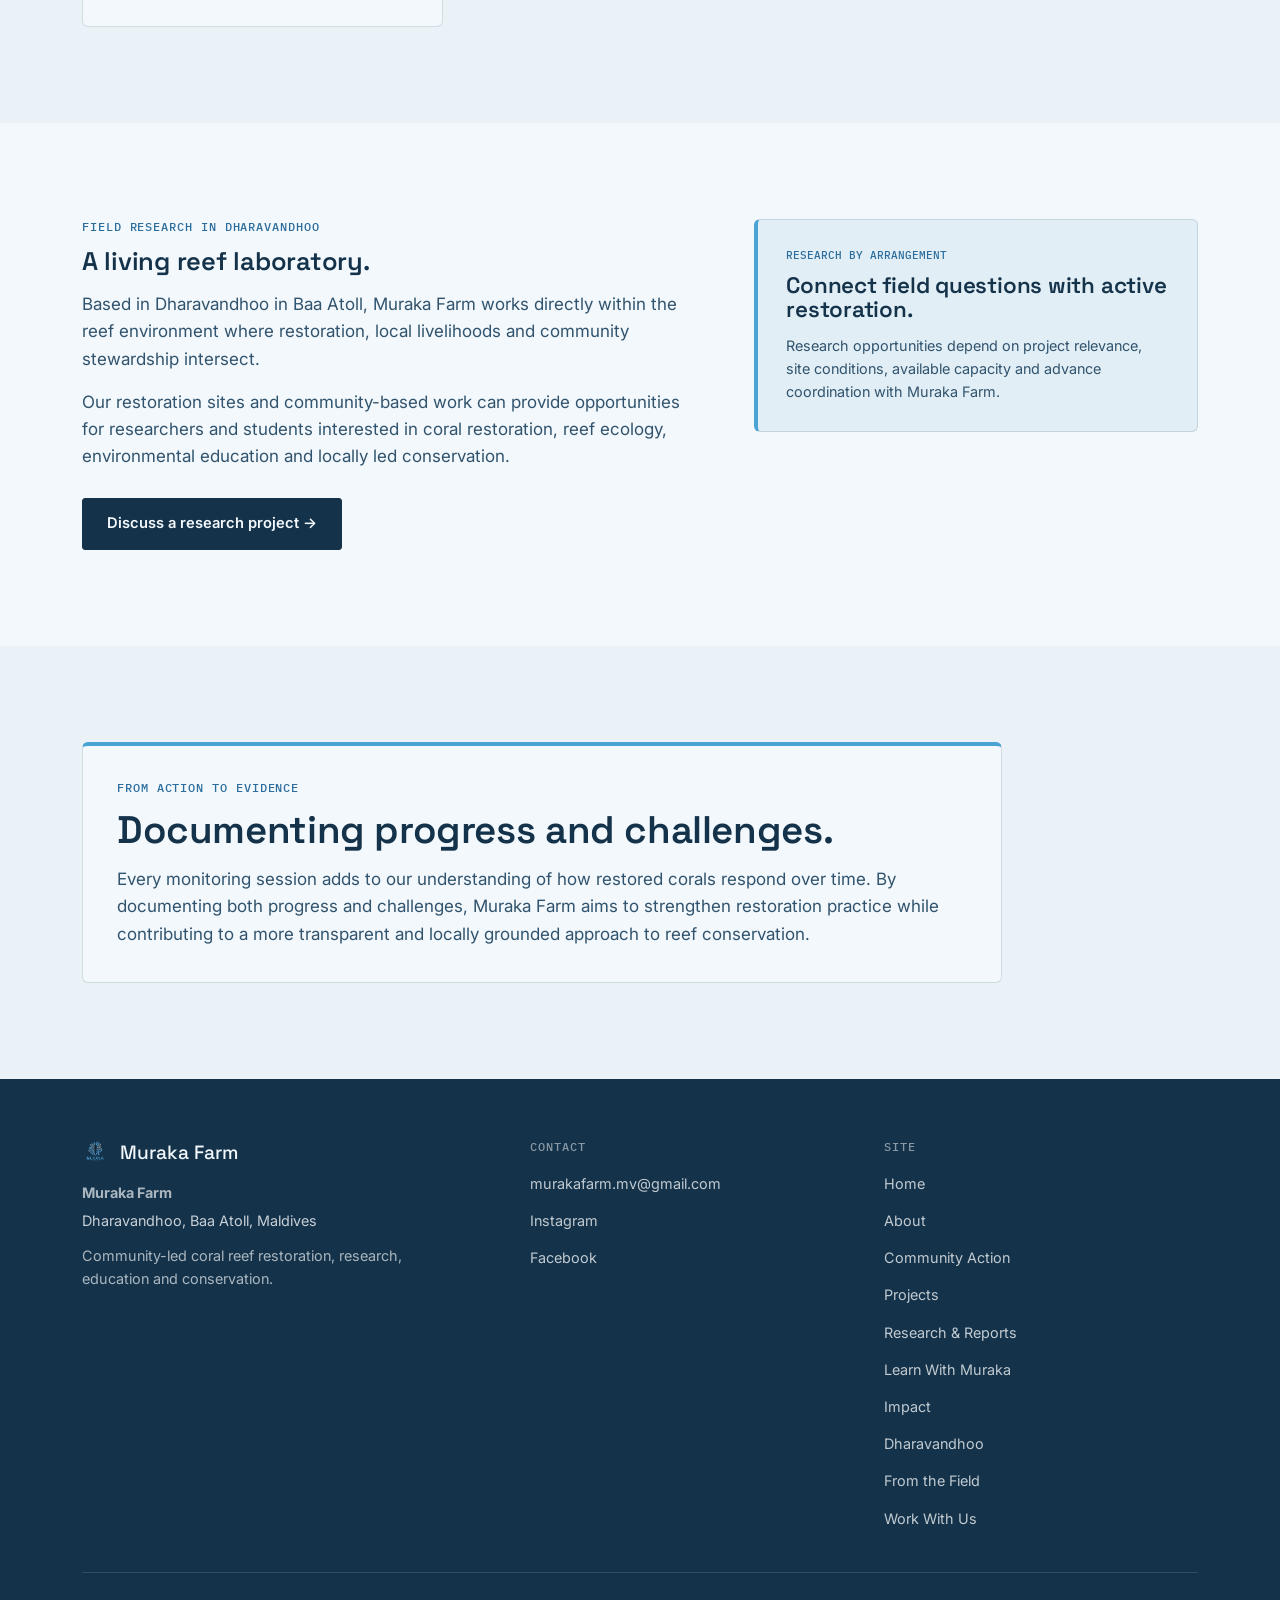
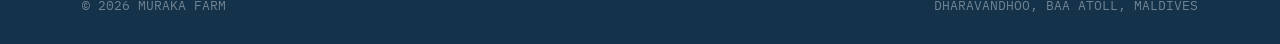
==== commit e8550e94: "Publish Dharavandhoo reef condition report" ====
--- a/research.html
+++ b/research.html
@@ -81,12 +81,13 @@
   .report-filter{min-height:42px;padding:9px 13px;border:1px solid rgba(44,109,158,.3);border-radius:3px;background:var(--paper);color:var(--blue-deep);font:500 .68rem 'IBM Plex Mono',monospace;letter-spacing:.04em;cursor:pointer;}
   .report-filter[aria-pressed="true"]{border-color:var(--blue-deep);background:var(--blue-deep);color:var(--paper);}
   .report-grid{display:grid;grid-template-columns:repeat(3,minmax(0,1fr));gap:16px;}
-  .report-card{padding:24px;border:1px solid var(--line);border-radius:6px;background:var(--paper);}
+  .report-card{padding:24px;border:1px solid var(--line);border-radius:6px;background:var(--paper);display:flex;flex-direction:column;}
   .report-card[hidden]{display:none;}
+  .report-cover{display:block;width:100%;aspect-ratio:4 / 5;object-fit:cover;margin-bottom:16px;border:1px solid var(--line);border-radius:5px;background:#E1EEF5;}
   .report-category{color:var(--blue-deep);font:500 .68rem 'IBM Plex Mono',monospace;text-transform:uppercase;}
   .report-card h3{margin-top:10px;font-size:1.16rem;}
   .report-meta,.report-summary{margin-top:10px;color:var(--navy-soft);font-size:.84rem;}
-  .report-actions{display:flex;flex-wrap:wrap;gap:14px;margin-top:18px;}
+  .report-actions{display:flex;flex-wrap:wrap;gap:14px;margin-top:auto;padding-top:18px;}
   .report-actions a{color:var(--blue-deep);font-size:.82rem;font-weight:600;text-decoration:none;}
   .report-empty{padding:40px;border:1px dashed rgba(44,109,158,.36);border-radius:6px;background:var(--paper);text-align:center;}
   .report-empty strong{display:block;color:var(--blue-deep);font:600 .76rem 'IBM Plex Mono',monospace;letter-spacing:.07em;text-transform:uppercase;}
@@ -199,13 +200,25 @@
       <div class="report-filters" role="group" aria-label="Filter reports by category">
         <button class="report-filter" type="button" data-filter="all" aria-pressed="true">All</button><button class="report-filter" type="button" data-filter="restoration" aria-pressed="false">Restoration</button><button class="report-filter" type="button" data-filter="monitoring" aria-pressed="false">Monitoring</button><button class="report-filter" type="button" data-filter="site-assessments" aria-pressed="false">Site Assessments</button><button class="report-filter" type="button" data-filter="coral-relocation" aria-pressed="false">Coral Relocation</button><button class="report-filter" type="button" data-filter="research" aria-pressed="false">Research</button><button class="report-filter" type="button" data-filter="education" aria-pressed="false">Education</button>
       </div>
-      <div class="report-grid" id="report-grid" aria-live="polite"></div>
+            <div class="report-grid" id="report-grid" aria-live="polite">
+        <article class="report-card" data-report-card data-report-category="site-assessments" data-report-year="2026">
+          <img class="report-cover" src="images/reports/dharavandhoo-reef-impact-august-2026-cover.jpg" alt="Cover image for the Muraka Farm report After the Weather — Dharavandhoo Reef Impact Observation.">
+          <span class="report-category">Site Assessment</span>
+          <h3>After the Weather — Dharavandhoo Reef Impact Observation</h3>
+          <p class="report-meta">Dharavandhoo, Baa Atoll · August 2026</p>
+          <p class="report-summary">Preliminary documentation of visible coral breakage following adverse southwest monsoon conditions in Dharavandhoo. The report combines field photographs with weather and tide information and establishes a baseline for follow-up monitoring.</p>
+          <div class="report-actions">
+            <a href="reports/muraka-farm-dharavandhoo-reef-impact-report-august-2026.pdf" target="_blank" rel="noopener">View report →</a>
+            <a href="reports/muraka-farm-dharavandhoo-reef-impact-report-august-2026.pdf" download>Download PDF</a>
+          </div>
+        </article>
+      </div>
       <!-- Future report-card template:
       <article class="report-card" data-report-card data-report-category="monitoring" data-report-year="YYYY">
-        <span class="report-category">Category</span><h3>Verified report title</h3><p class="report-meta">Location · Year</p><p class="report-summary">Verified summary.</p><div class="report-actions"><a href="verified-report-page">View report →</a><a href="reports/verified-file.pdf" download>Download PDF</a></div>
+        <img class="report-cover" src="images/reports/verified-cover.jpg" alt="Cover image for the report."><span class="report-category">Category</span><h3>Verified report title</h3><p class="report-meta">Location · Year</p><p class="report-summary">Verified summary.</p><div class="report-actions"><a href="verified-report-page">View report →</a><a href="reports/verified-file.pdf" download>Download PDF</a></div>
       </article>
       -->
-      <div class="report-empty" id="report-empty"><strong>Report library in development</strong><p>Muraka Farm's monitoring reports and technical documentation will be published here as they become available.</p><p>For research enquiries or requests for existing project information, contact <a href="mailto:murakafarm.mv@gmail.com">murakafarm.mv@gmail.com</a>.</p><a href="work-with-us.html#research-collaboration">Research with Muraka →</a></div>
+      <div class="report-empty" id="report-empty" hidden><strong>Report library in development</strong><p>Muraka Farm's monitoring reports and technical documentation will be published here as they become available.</p><p>For research enquiries or requests for existing project information, contact <a href="mailto:murakafarm.mv@gmail.com">murakafarm.mv@gmail.com</a>.</p><a href="work-with-us.html#research-collaboration">Research with Muraka →</a></div>
     </div>
   </section>
 
@@ -261,4 +274,4 @@
 </script>
 </body>
 </html>
-
+
